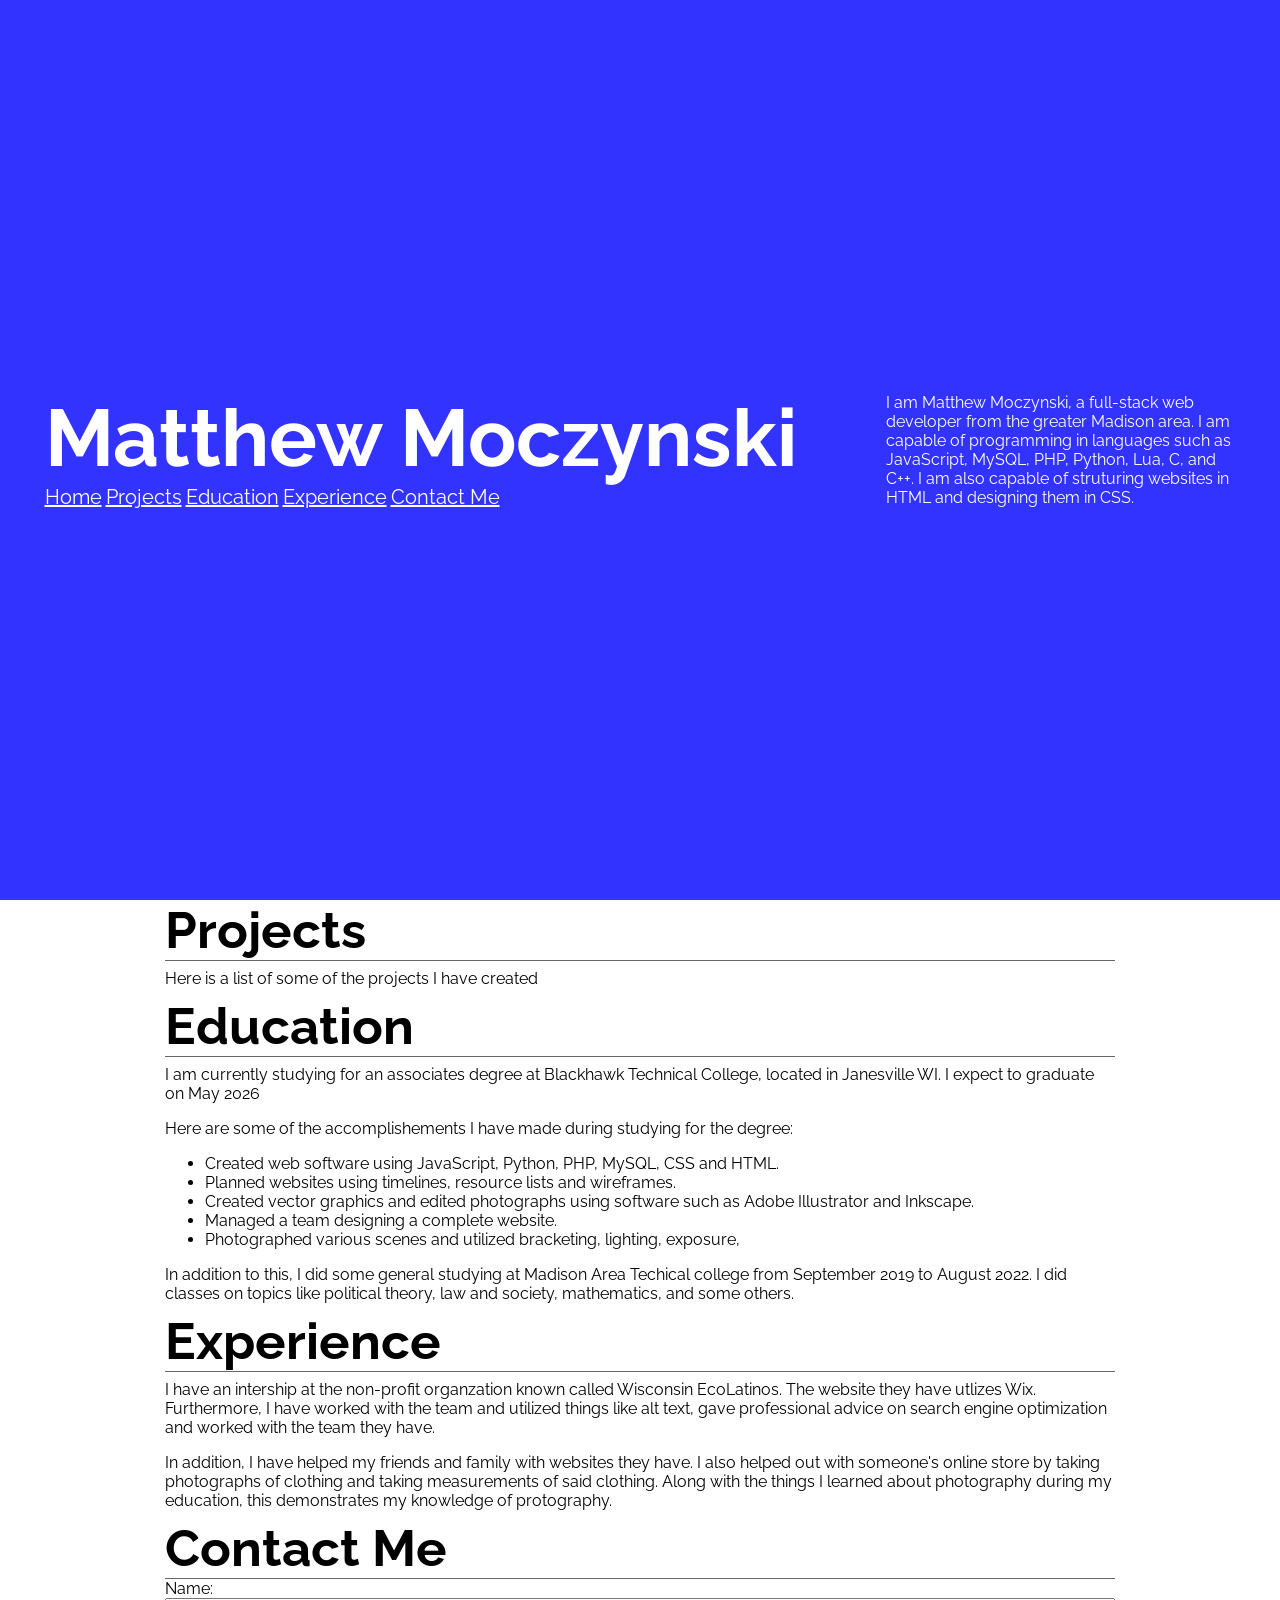
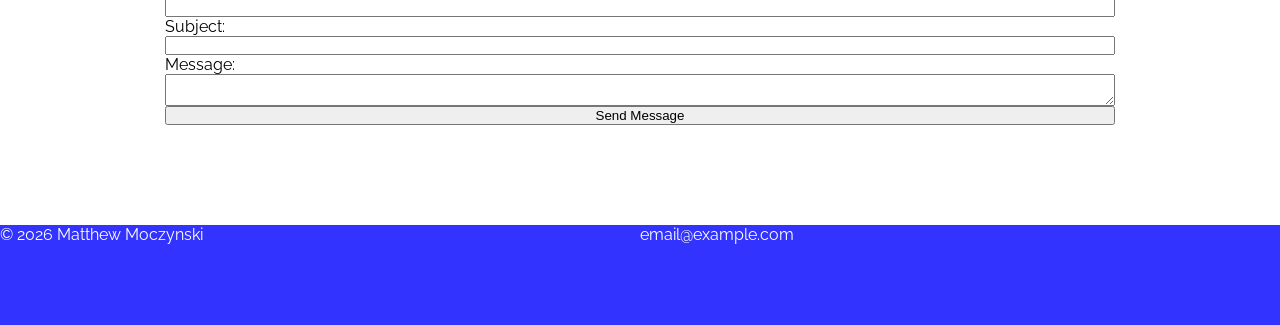
==== index.html @ dc6539aa "Adding content" ====
<!DOCTYPE html>
<html lang="en">
<head>
    <meta charset="UTF-8">
    <meta name="viewport" content="width=device-width, initial-scale=1.0">
    <title>Home | Matthew Moczynski</title>
    <link rel="preconnect" href="https://fonts.googleapis.com">
    <link rel="preconnect" href="https://fonts.gstatic.com" crossorigin>
    <link href="https://fonts.googleapis.com/css2?family=Raleway:ital,wght@0,100..900;1,100..900&display=swap" rel="stylesheet">
    <link href="style.css" rel="stylesheet">
</head>
<body>

    <header>
        <nav>
            <a href="#intro">Home</a>
            <a href="#projects">Projects</a>
            <a href="#education">Education</a>
            <a href="#experience">Experience</a>
            <a href="#contact-me">Contact Me</a>
        </nav>
    </header>
    <main>

        <section id="intro" class="fullwidth">
            <div>
                <h1>Matthew Moczynski</h1>
                <div>
                    <a href="#intro">Home</a>
                    <a href="#projects">Projects</a>
                    <a href="#education">Education</a>
                    <a href="#experience">Experience</a>
                    <a href="#contact-me">Contact Me</a>
                </div>
            </div>
            <p class="intro-paragraph">I am Matthew Moczynski, a full-stack web developer from the greater Madison area. I am capable of programming in languages such as JavaScript, MySQL, PHP, Python, Lua, C, and C++. I am also capable of struturing websites in HTML and designing them in CSS.</p>
        </section>

        <section id="projects">
            <div>
                <h2>Projects</h2>
                <p>Here is a list of some of the projects I have created</p>
            </div>
        </section>

        <section id="education">
            <h2>Education</h2>
                <p>I am currently studying for an associates degree at Blackhawk Technical College, located in Janesville WI. I expect to graduate on May 2026</p>
                <p>Here are some of the accomplishements I have made during studying for the degree:</p>
                <ul>
                    <li>Created web software using JavaScript, Python, PHP, MySQL, CSS and HTML.</li>
                    <li>Planned websites using timelines, resource lists and wireframes.</li>
                    <li>Created vector graphics and edited photographs using software such as Adobe Illustrator and Inkscape.</li>
                    <li>Managed a team designing a complete website.</li>
                    <li>Photographed various scenes and utilized bracketing, lighting, exposure, </li>
                </ul>
                <p>In addition to this, I did some general studying at Madison Area Techical college from September 2019 to August 2022. I did classes on topics like political theory, law and society, mathematics, and some others.</p>
        </section>

        <section id="experience">
            <h2>Experience</h2>
            <p>I have an intership at the non-profit organzation known called Wisconsin EcoLatinos. The website they have utlizes Wix. Furthermore, I have worked with the team and utilized things like alt text, gave professional advice on search engine optimization and worked with the team they have.</p>
            <p>In addition, I have helped my friends and family with websites they have. I also helped out with someone's online store by taking photographs of clothing and taking measurements of said clothing. Along with the things I learned about photography during my education, this demonstrates my knowledge of protography.</p>
        </section>

        <section id="contact-me">
            <h2>Contact Me</h2>
            <form class="contact-form" method="post" action="https://formspree.io/f/mqaewkar">
                <label for="name">Name:</label>
                <input type="text" id="name" name="name">
                <label for="subject">Subject:</label>
                <input type="text" id="subject" name="subject">
                <label for="content">Message: </label>
                <textarea id="content" name="content"></textarea>
                <input type="submit" value="Send Message" id="submit-button">
            </form>
        </section>

    </main>
    <footer>
        <section class="info">
            <span>&copy; 2026 Matthew Moczynski</span>
        </section>
        <section class="contacts">
            <span>email@example.com</span>
            <div class="social-media"></div>
        </section>
    </footer>

</body>
</html>
---- style.css ----
* {
    box-sizing: border-box;
    padding: 0;
    margin: 0;
}

html, body {
    display: flex;
    flex-direction: column;
    padding: 0;
    margin: 0;
    font-family: "Raleway", sans-serif;
    font-size: 16px;
}

header {
    display: flex;
}

span.logo-text {
    flex-grow: 1;
}

nav {
    flex-grow: 0;
}

main {
    flex-grow: 1;
    display: flex;
    flex-direction: column;
    align-items: center;
}

footer {
    display: flex;
    height: 100px;
    background: #3333ff;
    color: white;
}

footer > section {width: 50%;}

main > section {
    /* height: 100vh; */
    display: flex;
    /* border-bottom: 36px solid #222; */
    flex-direction: column;
}

main > section:not(.fullwidth) {
    width: 950px;
}

h1 {
    font-size: 5em;
    display: inline-block;
    padding: 0;
}

h2 {
    /* background: #333; */
    font-size: 3.2em;
    /* text-align: center; */
    width: 100%;
    /* display: flex; */
    /* justify-content: center; */
    /* align-items: center; */
    border-bottom: 1px solid #666;
}

h3 {
    font-size: 2em;
}

h4 {
    font-size: 1.8em;
}

#intro {
    align-items: center;
    display: flex;
    justify-content: space-around;
    flex-direction: row;
    height: 100vh;
    background: #3333ff;
    color: white;
    width: 100vw;
}

#intro a {
  color: white;
  font-size: 20px;
}

nav {
    width: 100vw;
    background: #111;
    /* display: flex; */
    position: fixed;
    box-shadow: 0 0 30px black;
    display: none;
}

header nav a {
    text-decoration: none;
    color: white;
    padding: 20px;
    display: flex;
}



body {
    background: #fff;
    color: BLACK;
}

ul {
    margin-left: 2.5em;
    margin-top: 0.5em;
    margin-bottom: 0.5em;
}

p {
    margin: 0.5em 0px;
}

.intro-paragraph {
    width: 350px;
}

#contact-me {
    margin-bottom: 100px;
}

#contact-me form{
    display: flex;
    flex-direction: column;
}
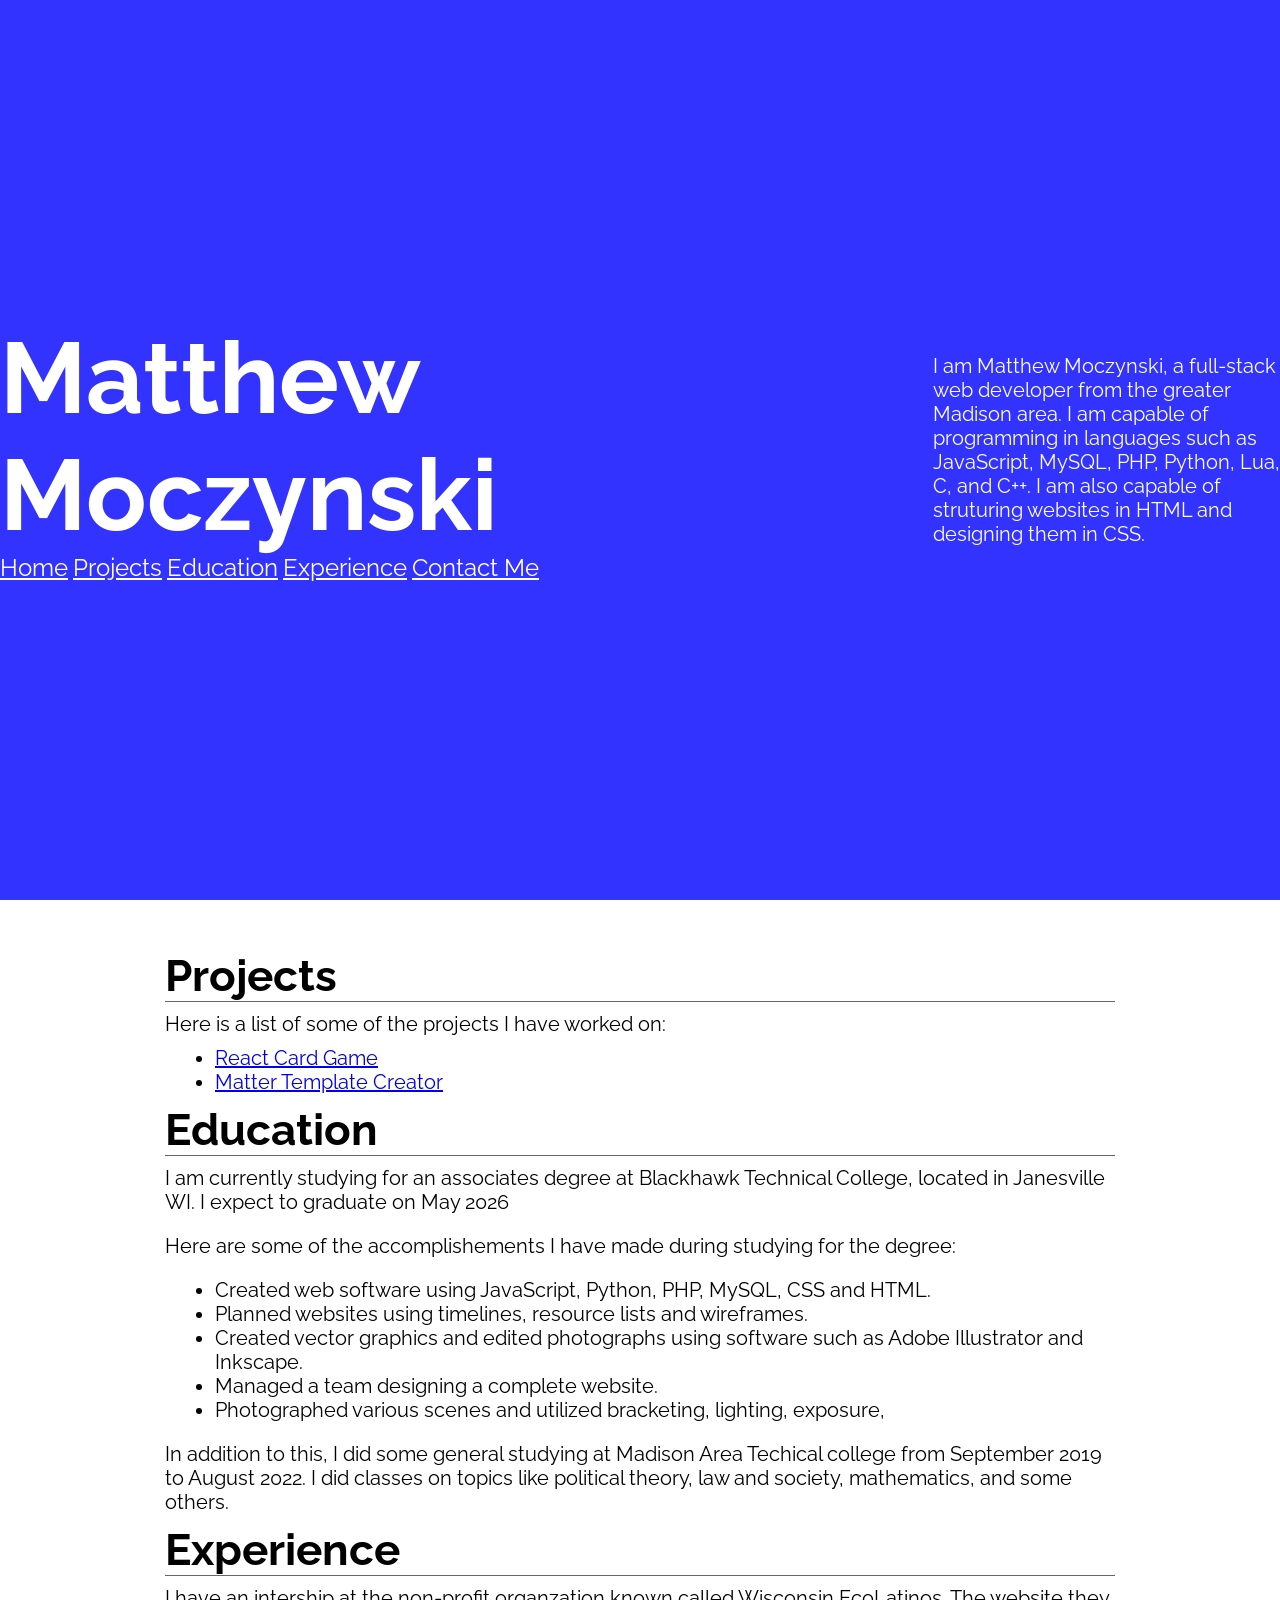
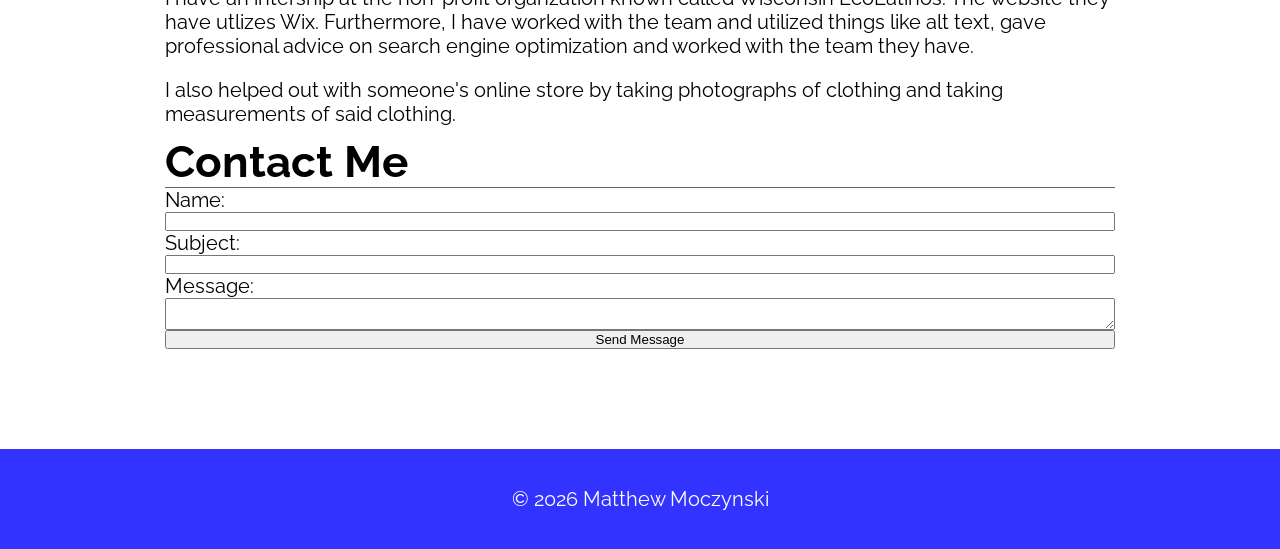
==== commit c3d55422: "Updating files" ====
--- a/index.html
+++ b/index.html
@@ -12,13 +12,13 @@
 <body>
 
     <header>
-        <nav>
+        <!--<nav>
             <a href="#intro">Home</a>
             <a href="#projects">Projects</a>
             <a href="#education">Education</a>
             <a href="#experience">Experience</a>
             <a href="#contact-me">Contact Me</a>
-        </nav>
+        </nav> -->
     </header>
     <main>
 
@@ -39,7 +39,19 @@
         <section id="projects">
             <div>
                 <h2>Projects</h2>
-                <p>Here is a list of some of the projects I have created</p>
+                <p>Here is a list of some of the projects I have worked on:</p>
+                <ul>
+                    <li>
+                        <a href="https://github.com/mmoczynski/react-card-game-2/">
+                            React Card Game
+                        </a>
+                    </li>
+                    <li>
+                        <a href="https://mmoczynski.github.io/matter-template/">
+                            Matter Template Creator
+                        </a>
+                    </li>
+                </ul>
             </div>
         </section>
 
@@ -60,7 +72,7 @@
         <section id="experience">
             <h2>Experience</h2>
             <p>I have an intership at the non-profit organzation known called Wisconsin EcoLatinos. The website they have utlizes Wix. Furthermore, I have worked with the team and utilized things like alt text, gave professional advice on search engine optimization and worked with the team they have.</p>
-            <p>In addition, I have helped my friends and family with websites they have. I also helped out with someone's online store by taking photographs of clothing and taking measurements of said clothing. Along with the things I learned about photography during my education, this demonstrates my knowledge of protography.</p>
+            <p>I also helped out with someone's online store by taking photographs of clothing and taking measurements of said clothing.</p>
         </section>
 
         <section id="contact-me">
@@ -81,10 +93,10 @@
         <section class="info">
             <span>&copy; 2026 Matthew Moczynski</span>
         </section>
-        <section class="contacts">
+        <!--<section class="contacts">
             <span>email@example.com</span>
             <div class="social-media"></div>
-        </section>
+        </section>-->
     </footer>
 
 </body>
--- a/style.css
+++ b/style.css
@@ -10,7 +10,7 @@
     padding: 0;
     margin: 0;
     font-family: "Raleway", sans-serif;
-    font-size: 16px;
+    font-size: 20px;
 }
 
 header {
@@ -39,7 +39,13 @@
     color: white;
 }
 
-footer > section {width: 50%;}
+footer > section {
+    width: 100%;
+    display: flex;
+    align-items: center;
+    justify-content: center;
+    display: flex;
+}
 
 main > section {
     /* height: 100vh; */
@@ -60,7 +66,7 @@
 
 h2 {
     /* background: #333; */
-    font-size: 3.2em;
+    font-size: 2.2em;
     /* text-align: center; */
     width: 100%;
     /* display: flex; */
@@ -85,12 +91,13 @@
     height: 100vh;
     background: #3333ff;
     color: white;
-    width: 100vw;
+    width: 100%;
+    margin-bottom: 50px;
 }
 
 #intro a {
   color: white;
-  font-size: 20px;
+  font-size: 1.2em;
 }
 
 nav {
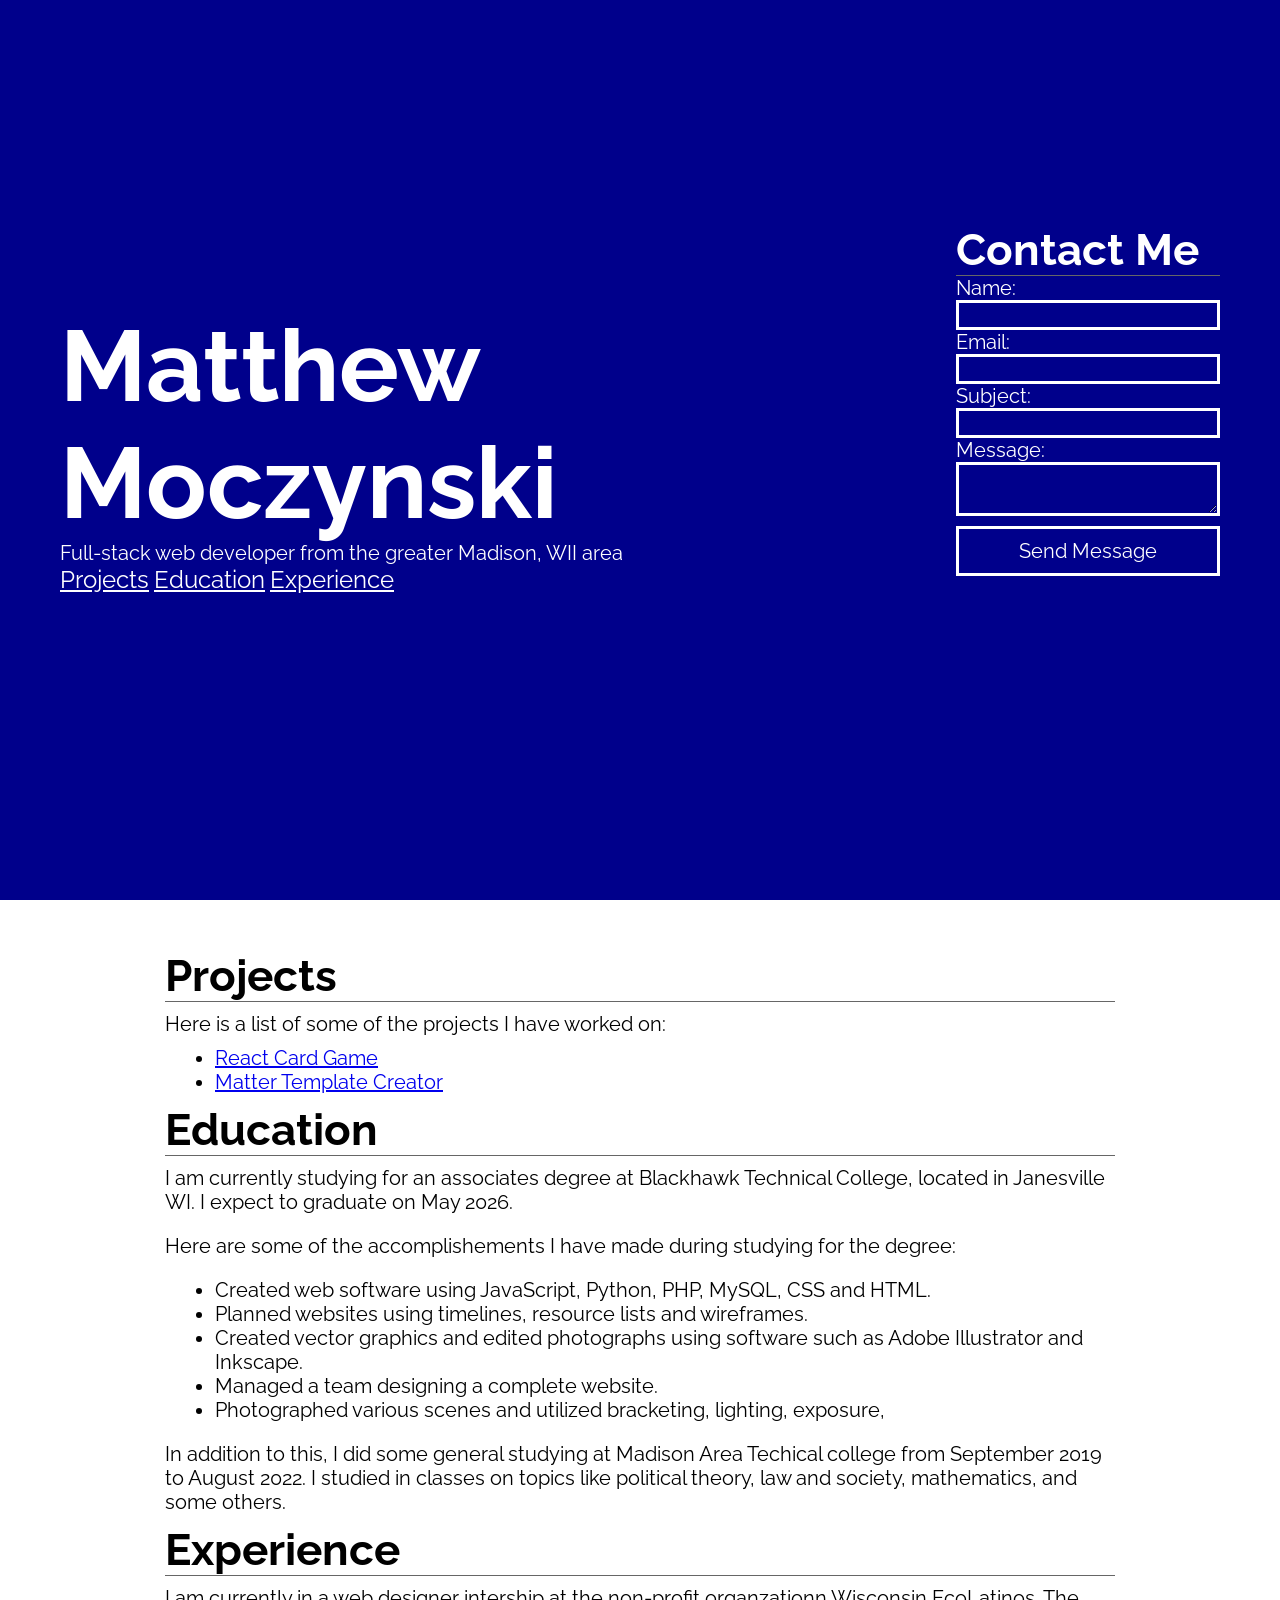
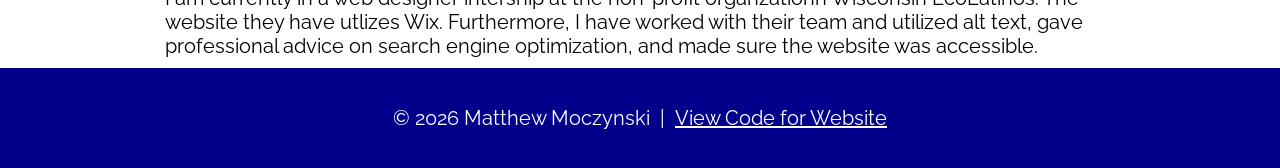
==== commit 3d3712a3: "Changing website" ====
--- a/index.html
+++ b/index.html
@@ -11,43 +11,46 @@
 </head>
 <body>
 
-    <header>
-        <!--<nav>
-            <a href="#intro">Home</a>
-            <a href="#projects">Projects</a>
-            <a href="#education">Education</a>
-            <a href="#experience">Experience</a>
-            <a href="#contact-me">Contact Me</a>
-        </nav> -->
-    </header>
     <main>
 
         <section id="intro" class="fullwidth">
-            <div>
+            <div class="col right">
                 <h1>Matthew Moczynski</h1>
-                <div>
-                    <a href="#intro">Home</a>
+                <div class="tagline">Full-stack web developer from the greater Madison, WII area</div>
+                <button class="mobile-menu-button"></button>
+                <nav>
                     <a href="#projects">Projects</a>
                     <a href="#education">Education</a>
                     <a href="#experience">Experience</a>
-                    <a href="#contact-me">Contact Me</a>
-                </div>
+                </nav>
             </div>
-            <p class="intro-paragraph">I am Matthew Moczynski, a full-stack web developer from the greater Madison area. I am capable of programming in languages such as JavaScript, MySQL, PHP, Python, Lua, C, and C++. I am also capable of struturing websites in HTML and designing them in CSS.</p>
+            <div id="contact-me" class="col left">
+                <h2>Contact Me</h2>
+                <form class="contact-form" method="post" action="https://formspree.io/f/mqaewkar">
+                    <label for="name">Name:</label>
+                    <input type="text" id="name" name="name">
+                    <label for="sender-name">Email:</label>
+                    <input type="email" id="sender-name" name="sender-name">
+                    <label for="subject">Subject:</label>
+                    <input type="text" id="subject" name="subject">
+                    <label for="content">Message: </label>
+                    <textarea id="content" name="content"></textarea>
+                    <input type="submit" value="Send Message" id="submit-button">
+                </form>
+            </div>  
         </section>
-
         <section id="projects">
             <div>
                 <h2>Projects</h2>
                 <p>Here is a list of some of the projects I have worked on:</p>
                 <ul>
                     <li>
-                        <a href="https://github.com/mmoczynski/react-card-game-2/">
+                        <a target="_blank" href="https://github.com/mmoczynski/react-card-game-2/">
                             React Card Game
                         </a>
                     </li>
                     <li>
-                        <a href="https://mmoczynski.github.io/matter-template/">
+                        <a target="_blank" href="https://mmoczynski.github.io/matter-template/">
                             Matter Template Creator
                         </a>
                     </li>
@@ -57,7 +60,10 @@
 
         <section id="education">
             <h2>Education</h2>
-                <p>I am currently studying for an associates degree at Blackhawk Technical College, located in Janesville WI. I expect to graduate on May 2026</p>
+                <p>
+                    I am currently studying for an associates degree at Blackhawk Technical College, located in Janesville WI. 
+                    I expect to graduate on May 2026.
+                </p>
                 <p>Here are some of the accomplishements I have made during studying for the degree:</p>
                 <ul>
                     <li>Created web software using JavaScript, Python, PHP, MySQL, CSS and HTML.</li>
@@ -66,32 +72,28 @@
                     <li>Managed a team designing a complete website.</li>
                     <li>Photographed various scenes and utilized bracketing, lighting, exposure, </li>
                 </ul>
-                <p>In addition to this, I did some general studying at Madison Area Techical college from September 2019 to August 2022. I did classes on topics like political theory, law and society, mathematics, and some others.</p>
+                <p>
+                    In addition to this, I did some general studying at Madison Area Techical college from September 2019 to August 2022. 
+                    I studied in classes on topics like political theory, law and society, mathematics, and some others.
+            </p>
         </section>
 
         <section id="experience">
             <h2>Experience</h2>
-            <p>I have an intership at the non-profit organzation known called Wisconsin EcoLatinos. The website they have utlizes Wix. Furthermore, I have worked with the team and utilized things like alt text, gave professional advice on search engine optimization and worked with the team they have.</p>
-            <p>I also helped out with someone's online store by taking photographs of clothing and taking measurements of said clothing.</p>
-        </section>
-
-        <section id="contact-me">
-            <h2>Contact Me</h2>
-            <form class="contact-form" method="post" action="https://formspree.io/f/mqaewkar">
-                <label for="name">Name:</label>
-                <input type="text" id="name" name="name">
-                <label for="subject">Subject:</label>
-                <input type="text" id="subject" name="subject">
-                <label for="content">Message: </label>
-                <textarea id="content" name="content"></textarea>
-                <input type="submit" value="Send Message" id="submit-button">
-            </form>
+            <p>
+                I am currently in a web designer intership at the non-profit organzationn Wisconsin EcoLatinos. 
+                The website they have utlizes Wix. 
+                Furthermore, I have worked with their team and utilized alt text, gave professional 
+                advice on search engine optimization, and made sure the website was accessible.
+            </p>
         </section>
 
     </main>
     <footer>
         <section class="info">
             <span>&copy; 2026 Matthew Moczynski</span>
+            <span class="seperator-pipe">|</span>
+            <a target="_blank" href="https://github.com/mmoczynski/mmoczynski.github.io">View Code for Website</a>
         </section>
         <!--<section class="contacts">
             <span>email@example.com</span>
--- a/style.css
+++ b/style.css
@@ -13,6 +13,11 @@
     font-size: 20px;
 }
 
+body {
+    background: #fff;
+    color: BLACK;
+}
+
 header {
     display: flex;
 }
@@ -21,9 +26,9 @@
     flex-grow: 1;
 }
 
-nav {
+/***nav {
     flex-grow: 0;
-}
+}***/
 
 main {
     flex-grow: 1;
@@ -32,6 +37,8 @@
     align-items: center;
 }
 
+/*** Footer ***/
+
 footer {
     display: flex;
     height: 100px;
@@ -39,12 +46,21 @@
     color: white;
 }
 
+footer a {
+    color: white;
+}
+
+.seperator-pipe {
+    margin: 0 10px;
+}
+
 footer > section {
     width: 100%;
     display: flex;
     align-items: center;
     justify-content: center;
     display: flex;
+    background: darkblue;
 }
 
 main > section {
@@ -57,11 +73,14 @@
 main > section:not(.fullwidth) {
     width: 950px;
 }
+
+/*** Headers ***/
 
 h1 {
     font-size: 5em;
     display: inline-block;
     padding: 0;
+    width: 100%;
 }
 
 h2 {
@@ -89,7 +108,7 @@
     justify-content: space-around;
     flex-direction: row;
     height: 100vh;
-    background: #3333ff;
+    background: darkblue;
     color: white;
     width: 100%;
     margin-bottom: 50px;
@@ -100,10 +119,18 @@
   font-size: 1.2em;
 }
 
-nav {
+#intro .tagline {
+    width: 100%;
+}
+
+.mobile-menu-button {
+    display: none;
+}
+
+/***nav {
     width: 100vw;
     background: #111;
-    /* display: flex; */
+    display: flex; 
     position: fixed;
     box-shadow: 0 0 30px black;
     display: none;
@@ -114,14 +141,9 @@
     color: white;
     padding: 20px;
     display: flex;
-}
-
-
-
-body {
-    background: #fff;
-    color: BLACK;
-}
+} ***/
+
+
 
 ul {
     margin-left: 2.5em;
@@ -133,9 +155,7 @@
     margin: 0.5em 0px;
 }
 
-.intro-paragraph {
-    width: 350px;
-}
+/*** Submit Form ***/
 
 #contact-me {
     margin-bottom: 100px;
@@ -144,4 +164,99 @@
 #contact-me form{
     display: flex;
     flex-direction: column;
+    width: 100%;
+}
+
+#contact-me form input, #contact-me form textarea {
+    background: darkblue;
+    border: 3px solid white;
+    color: white;
+    font-size: inherit;
+    font-family: inherit;
+}
+
+#submit-button {
+    font-family: inherit;
+    background: darkblue;
+    color: white;
+    font-size: 1em;
+    padding: 10px;
+    margin-top: 10px;
+    border: 3px solid white;
+}
+
+/*** Intro Columns ***/
+
+.col {
+    display: flex;
+    flex-direction: column;
+    align-items: center;
+    justify-content: center;
+    padding: 3em;
+}
+
+.col.right {
+    width: 70%;
+    height: 100%;
+}
+
+.col.right nav {
+    width: 100%;
+}
+
+.col.left {
+    width: 30%;
+    height: 100%;
+}
+
+@media only screen and (max-width: 1024px) {
+    
+    main {
+        align-items: start;
+    }
+
+    #intro {
+        flex-direction: column;
+    }
+
+    main > section:not(.fullwidth) {
+        width: 100vw;
+        padding: 10px;
+    }
+
+    .col.right, .col.left {
+        width: 50%;
+        padding: 1px;
+        height: 50%;
+    }
+
+    h1 {
+        font-size: 3em;
+    }
+}
+
+@media only screen and (max-width: 768px) {
+    
+    .col.right {
+        width: 100%;
+        height: unset;
+        border-bottom: 3px solid white;
+        flex-direction: row;
+        flex-wrap: wrap;
+        padding-bottom: 10px;
+    }
+
+    .col, .col.left {
+        padding: 0;
+    }
+
+    h1 {
+        font-size: 2.3em;
+        width: 100%;
+    }
+
+    .col.right nav {
+        display: none;
+    }
+
 }
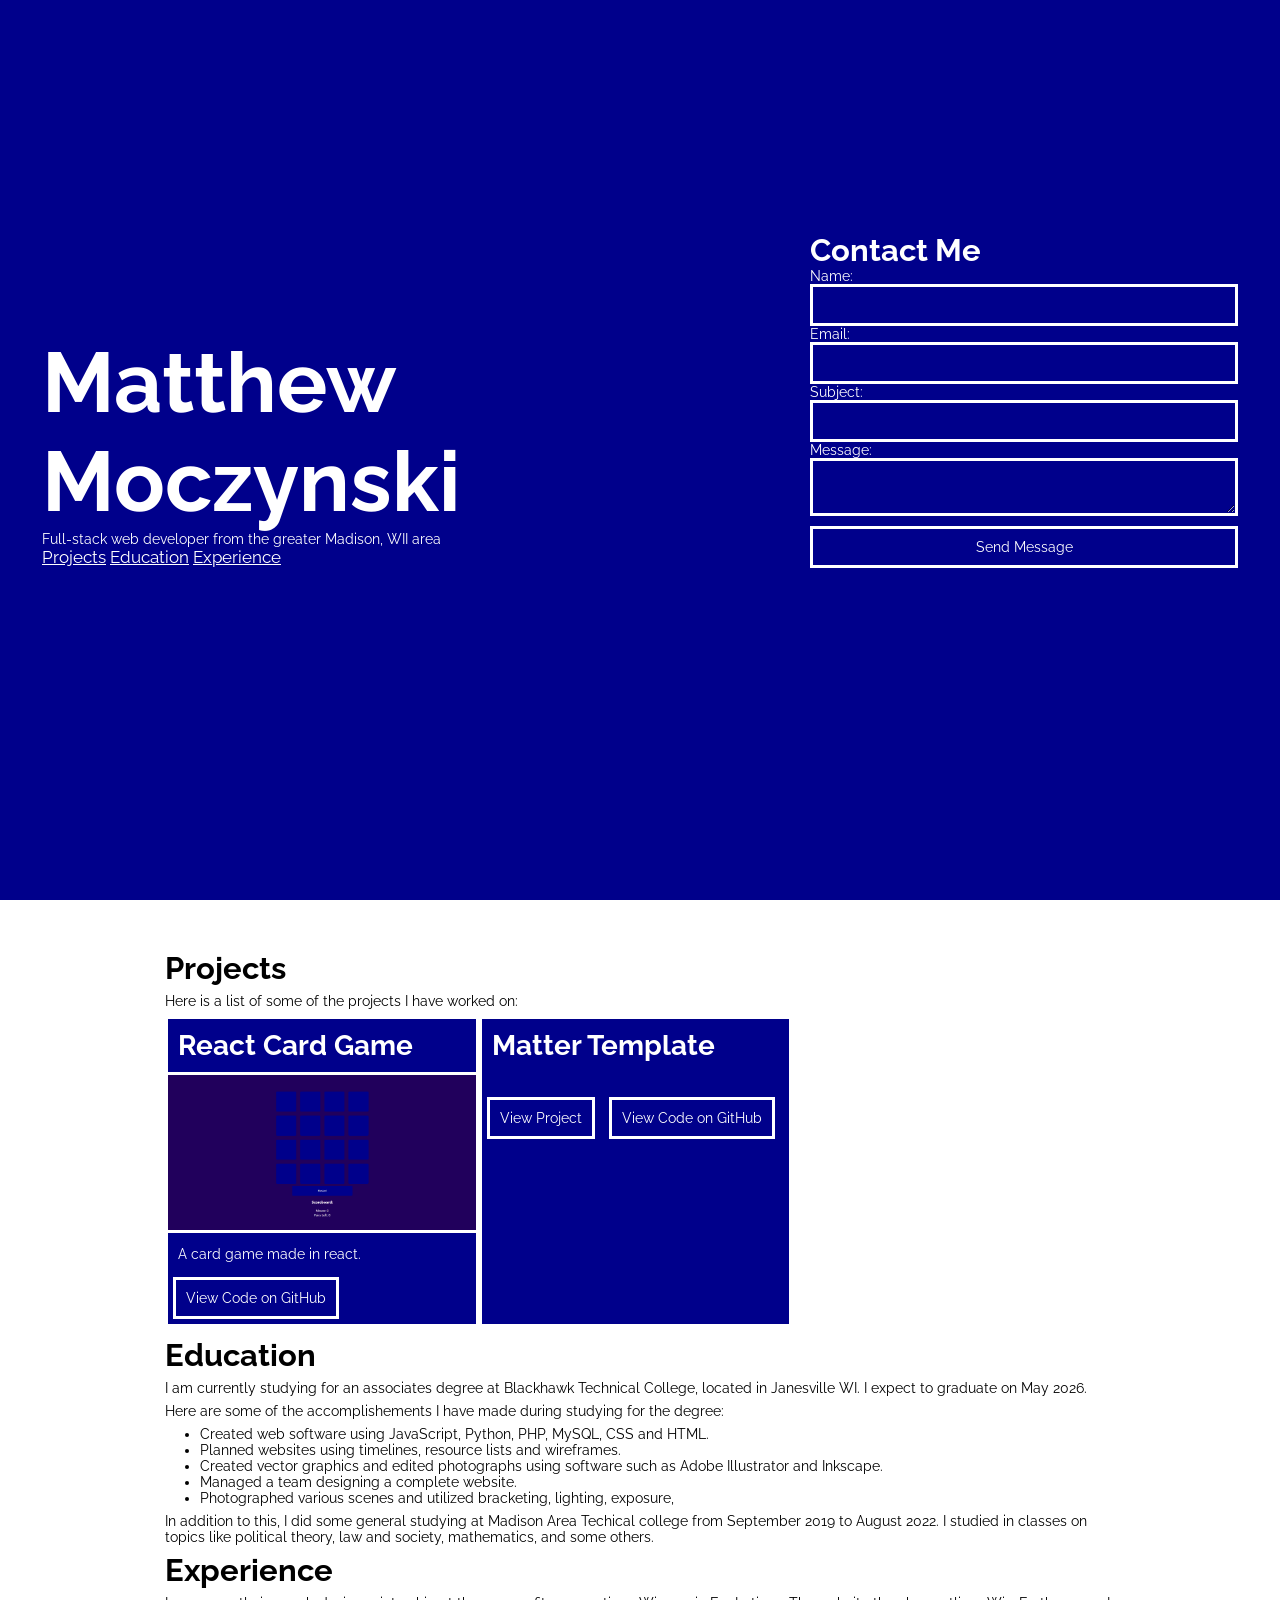
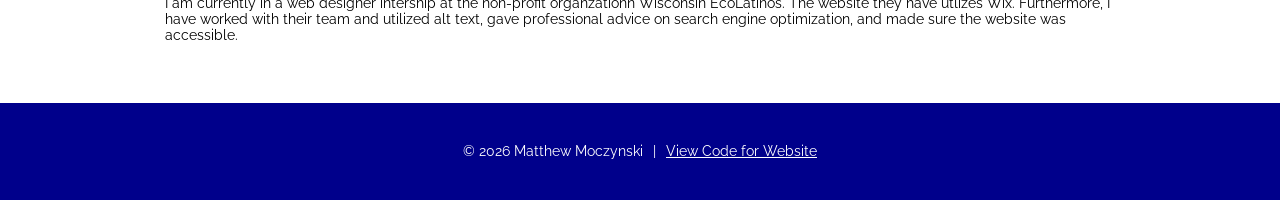
==== commit b8863d5e: "Adding items to portfolio and also making modifications to portfolio site" ====
--- a/index.html
+++ b/index.html
@@ -39,54 +39,80 @@
                 </form>
             </div>  
         </section>
-        <section id="projects">
-            <div>
+        <div class="section-wrapper">
+            <section id="projects">
+
                 <h2>Projects</h2>
                 <p>Here is a list of some of the projects I have worked on:</p>
-                <ul>
-                    <li>
-                        <a target="_blank" href="https://github.com/mmoczynski/react-card-game-2/">
-                            React Card Game
-                        </a>
-                    </li>
-                    <li>
-                        <a target="_blank" href="https://mmoczynski.github.io/matter-template/">
-                            Matter Template Creator
-                        </a>
-                    </li>
-                </ul>
-            </div>
-        </section>
 
-        <section id="education">
-            <h2>Education</h2>
+                <div class="project-list">
+                    <div class="project-card">
+                        <h3>React Card Game</h3>
+                        <img src="images/react-card-game-preview.png" alt="React Card Game">
+                        <div class="description">
+                            A card game made in react.
+                        </div>
+                        <div class="buttons">
+                            <a target="_blank" href="https://github.com/mmoczynski/react-card-game-2/">
+                                View Code on GitHub
+                            </a>
+                        </div>
+                    </div>
+                    <div class="project-card">
+                        <h3>Matter Template</h3>
+                        <div class="description"></div>
+                        <div class="buttons">
+                            <a target="_blank" href="https://mmoczynski.github.io/matter-template/">
+                                View Project
+                            </a>
+                            <a target="_blank" href="https://github.com/mmoczynski/matter-template">
+                                View Code on GitHub
+                            </a>
+                        </div>
+                    </div>
+                </div>
+
+                <div>
+
+                </div>
+
+
+            </section>
+        </div>
+
+        <div class="section-wrapper">
+            <section id="education">
+                <h2>Education</h2>
+                    <p>
+                        I am currently studying for an associates degree at Blackhawk Technical College, located in Janesville WI. 
+                        I expect to graduate on May 2026.
+                    </p>
+                    <p>Here are some of the accomplishements I have made during studying for the degree:</p>
+                    <ul>
+                        <li>Created web software using JavaScript, Python, PHP, MySQL, CSS and HTML.</li>
+                        <li>Planned websites using timelines, resource lists and wireframes.</li>
+                        <li>Created vector graphics and edited photographs using software such as Adobe Illustrator and Inkscape.</li>
+                        <li>Managed a team designing a complete website.</li>
+                        <li>Photographed various scenes and utilized bracketing, lighting, exposure, </li>
+                    </ul>
+                    <p>
+                        In addition to this, I did some general studying at Madison Area Techical college from September 2019 to August 2022. 
+                        I studied in classes on topics like political theory, law and society, mathematics, and some others.
+                </p>
+            </section>
+        </div>
+
+        <div class="section-wrapper">
+            <section id="experience">
+                <h2>Experience</h2>
                 <p>
-                    I am currently studying for an associates degree at Blackhawk Technical College, located in Janesville WI. 
-                    I expect to graduate on May 2026.
+                    I am currently in a web designer intership at the non-profit organzationn Wisconsin EcoLatinos. 
+                    The website they have utlizes Wix. 
+                    Furthermore, I have worked with their team and utilized alt text, gave professional 
+                    advice on search engine optimization, and made sure the website was accessible.
                 </p>
-                <p>Here are some of the accomplishements I have made during studying for the degree:</p>
-                <ul>
-                    <li>Created web software using JavaScript, Python, PHP, MySQL, CSS and HTML.</li>
-                    <li>Planned websites using timelines, resource lists and wireframes.</li>
-                    <li>Created vector graphics and edited photographs using software such as Adobe Illustrator and Inkscape.</li>
-                    <li>Managed a team designing a complete website.</li>
-                    <li>Photographed various scenes and utilized bracketing, lighting, exposure, </li>
-                </ul>
-                <p>
-                    In addition to this, I did some general studying at Madison Area Techical college from September 2019 to August 2022. 
-                    I studied in classes on topics like political theory, law and society, mathematics, and some others.
-            </p>
-        </section>
-
-        <section id="experience">
-            <h2>Experience</h2>
-            <p>
-                I am currently in a web designer intership at the non-profit organzationn Wisconsin EcoLatinos. 
-                The website they have utlizes Wix. 
-                Furthermore, I have worked with their team and utilized alt text, gave professional 
-                advice on search engine optimization, and made sure the website was accessible.
-            </p>
-        </section>
+            </section>
+        </div>
 
     </main>
     <footer>
--- a/style.css
+++ b/style.css
@@ -10,12 +10,12 @@
     padding: 0;
     margin: 0;
     font-family: "Raleway", sans-serif;
-    font-size: 20px;
+    font-size: 14px;
 }
 
 body {
-    background: #fff;
-    color: BLACK;
+    background: white;
+    color: black;
 }
 
 header {
@@ -31,10 +31,8 @@
 }***/
 
 main {
-    flex-grow: 1;
-    display: flex;
-    flex-direction: column;
-    align-items: center;
+    display: flex;
+    flex-direction: column;
 }
 
 /*** Footer ***/
@@ -44,6 +42,8 @@
     height: 100px;
     background: #3333ff;
     color: white;
+    border-top: 3px solid white;
+    margin-top: 50px;
 }
 
 footer a {
@@ -70,14 +70,21 @@
     flex-direction: column;
 }
 
-main > section:not(.fullwidth) {
+.section-wrapper {
+    width: 100%;
+    display: flex;
+    flex-direction: column;
+    align-items: center;
+}
+
+.section-wrapper section {
     width: 950px;
 }
 
 /*** Headers ***/
 
 h1 {
-    font-size: 5em;
+    font-size: 6em;
     display: inline-block;
     padding: 0;
     width: 100%;
@@ -91,7 +98,39 @@
     /* display: flex; */
     /* justify-content: center; */
     /* align-items: center; */
-    border-bottom: 1px solid #666;
+    /* border-bottom: 1px solid #666; */
+}
+
+@keyframes leftColAnm {
+    from {
+        opacity: 0;
+    }
+
+    to {
+        opacity: 1;
+    }
+}
+
+@keyframes contactMenuTransform {
+    from {
+        position: relative;
+        left: 100vw;
+    }
+
+    to {
+        position: relative;
+        left: 0;
+    }
+}
+
+@keyframes projectCardAnimation {
+    from {
+        opacity: 0;
+    }
+
+    to {
+        opacity: 1;
+    }
 }
 
 h3 {
@@ -112,6 +151,7 @@
     color: white;
     width: 100%;
     margin-bottom: 50px;
+    /* border-bottom: 3px solid white; */
 }
 
 #intro a {
@@ -173,6 +213,7 @@
     color: white;
     font-size: inherit;
     font-family: inherit;
+    padding: 10px;
 }
 
 #submit-button {
@@ -196,8 +237,10 @@
 }
 
 .col.right {
-    width: 70%;
+    width: 60%;
     height: 100%;
+    animation: leftColAnm;
+    animation-duration: 0.5s;
 }
 
 .col.right nav {
@@ -205,8 +248,56 @@
 }
 
 .col.left {
-    width: 30%;
+    width: 40%;
     height: 100%;
+    animation: contactMenuTransform;
+    animation-duration: 1s;
+}
+
+/*** Project cards ***/
+
+.project-list {
+    display: flex;
+}
+
+.project-card {
+    border: 3px solid white;
+    margin-bottom: 10px;
+    /* padding: 10px; */
+    animation: projectCardAnimation;
+    animation-timeline: view(block 90% 0%);
+    background: darkblue;
+    color: white;
+    width: 33%;
+}
+
+.project-card .buttons a {
+    background: darkblue;
+    color: white;
+    padding: 10px;
+    display: inline-block;
+    text-decoration: none;
+    margin: 5px;
+    border: 3px solid white;
+}
+
+.project-card .buttons {
+}
+
+.project-card h3 {
+    background: darkblue;
+    color: white;
+    padding: 10px;
+}
+
+.project-card .description {
+    padding: 10px;
+}
+
+.project-card img {
+    width: 100%;
+    border-top: 3px solid white;
+    border-bottom: 3px solid white;
 }
 
 @media only screen and (max-width: 1024px) {
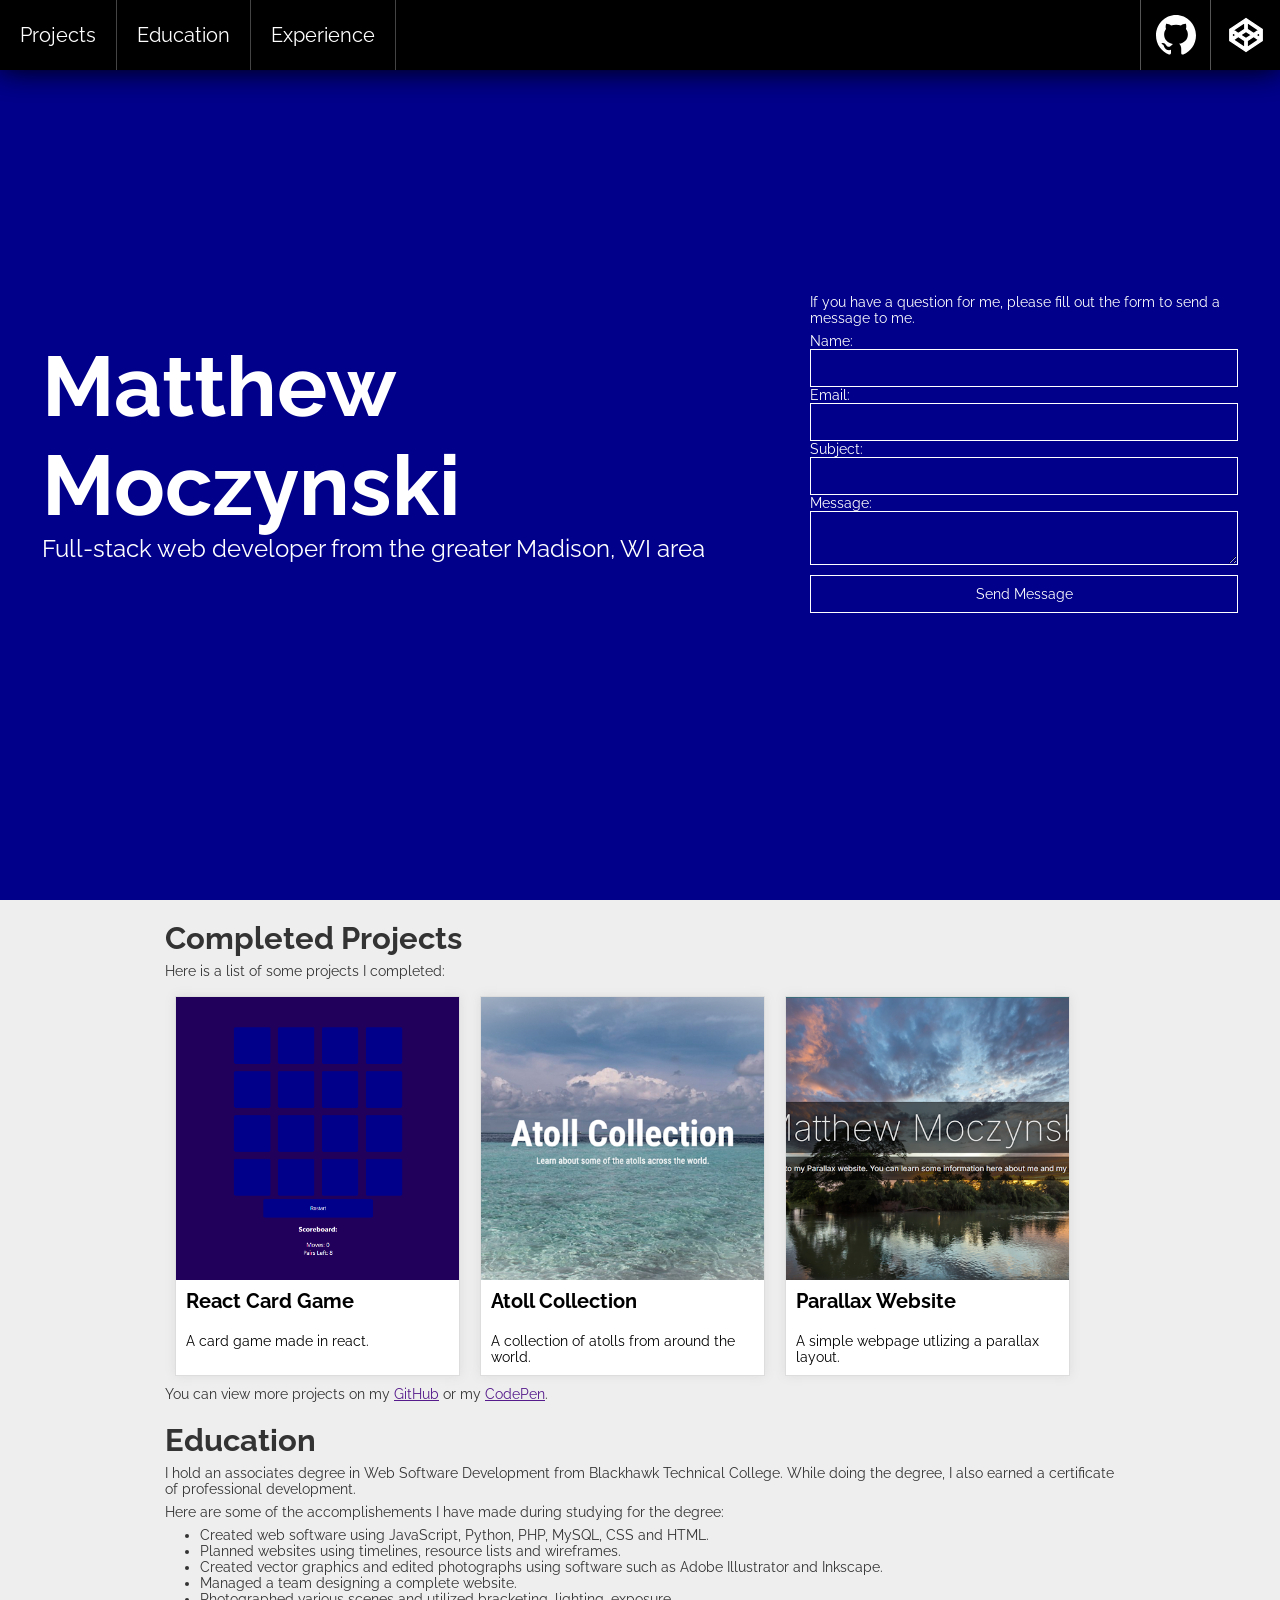
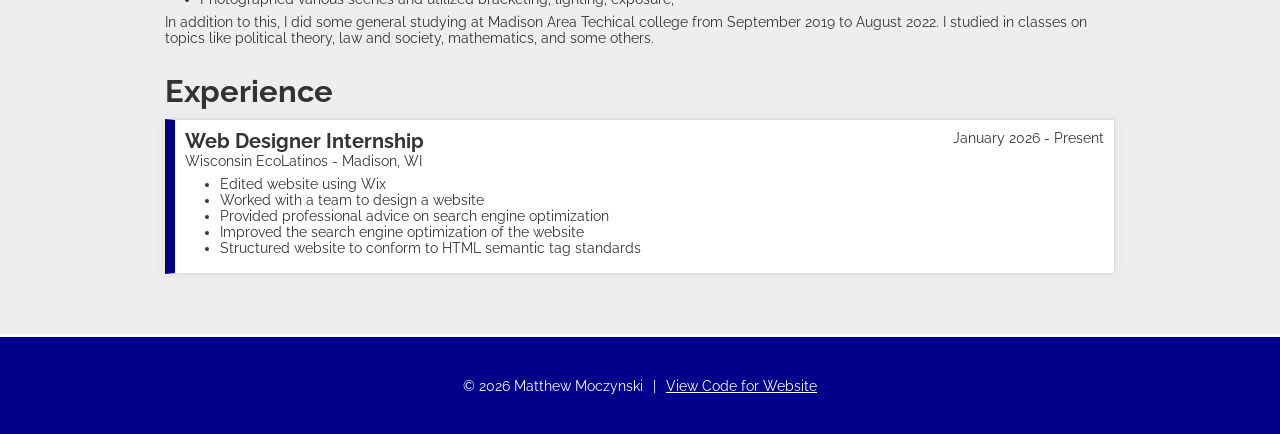
==== commit 3d386f01: "Updating info" ====
--- a/index.html
+++ b/index.html
@@ -8,25 +8,47 @@
     <link rel="preconnect" href="https://fonts.gstatic.com" crossorigin>
     <link href="https://fonts.googleapis.com/css2?family=Raleway:ital,wght@0,100..900;1,100..900&display=swap" rel="stylesheet">
     <link href="style.css" rel="stylesheet">
+    <script src="script.js" defer></script>
 </head>
 <body>
-
-    <main>
+      <header>
+        <div id="mobile-nav" class="header-items mobile-hidden">
+            <nav class="links">
+                <a href="#projects">Projects</a>
+                <a href="#education">Education</a>
+                <a href="#experience">Experience</a>
+            </nav>
+            <div class="social-media-links">
+                <a href="https://github.com/mmoczynski" title="GitHub">
+                    <!-- Source: https://brand.github.com/foundations/logo -->
+                    <img src="images/GitHub_Invertocat_White.svg">
+                </a>
+                <a href="https://codepen.io/mmoczynski" title="Codepen">
+                    <!-- Source: https://www.svgrepo.com/svg/313739/codepen -->
+                    <img src="images/codepen-svgrepo-com.svg">
+                </a>
+            </div>
+        </div>
+        <button class="mobile-menu-button">
+            <img src="images/Hamburger_icon.svg" title="See Navigation Menu">
+        </button>
+      </header>
+      <main>
 
         <section id="intro" class="fullwidth">
             <div class="col right">
                 <h1>Matthew Moczynski</h1>
-                <div class="tagline">Full-stack web developer from the greater Madison, WII area</div>
-                <button class="mobile-menu-button"></button>
-                <nav>
-                    <a href="#projects">Projects</a>
-                    <a href="#education">Education</a>
-                    <a href="#experience">Experience</a>
-                </nav>
+                <div class="tagline">Full-stack web developer from the greater Madison, WI area</div>
+                <button class="show-contact-menu">Show Contact Menu</button>
             </div>
-            <div id="contact-me" class="col left">
-                <h2>Contact Me</h2>
+            <div id="contact-me" class="col left mobile-hidden">
+                <div class="mobile-form-top">
+                    <!-- Source: https://www.svgrepo.com/svg/380138/x-close-delete -->
+                    <img src="images/x-close-delete-svgrepo-com.svg">
+                </div>
                 <form class="contact-form" method="post" action="https://formspree.io/f/mqaewkar">
+                    <!--<h2>Contact Me</h2>-->
+                    <p>If you have a question for me, please fill out the form to send a message to me.</p>
                     <label for="name">Name:</label>
                     <input type="text" id="name" name="name">
                     <label for="sender-name">Email:</label>
@@ -42,38 +64,38 @@
         <div class="section-wrapper">
             <section id="projects">
 
-                <h2>Projects</h2>
-                <p>Here is a list of some of the projects I have worked on:</p>
+                <h2>Completed Projects</h2>
+                <p>Here is a list of some projects I completed:</p>
 
                 <div class="project-list">
-                    <div class="project-card">
+
+                    <a class="project-card" href="https://github.com/mmoczynski/react-card-game-2/" target="_blank">
+                        <img src="images/react-card-game-preview.png" alt="React Card Game">
                         <h3>React Card Game</h3>
-                        <img src="images/react-card-game-preview.png" alt="React Card Game">
                         <div class="description">
                             A card game made in react.
                         </div>
-                        <div class="buttons">
-                            <a target="_blank" href="https://github.com/mmoczynski/react-card-game-2/">
-                                View Code on GitHub
-                            </a>
+                    </a>
+
+                    <a class="project-card" href="https://mmoczynski.github.io/btc-frontend-projects/atoll-collection/index.html" target="_blank">
+                        <img src="images/atoll-collection-thumbnail.png" alt="Atoll Collection">
+                        <h3>Atoll Collection</h3>
+                        <div class="description">
+                            A collection of atolls from around the world.
                         </div>
-                    </div>
-                    <div class="project-card">
-                        <h3>Matter Template</h3>
-                        <div class="description"></div>
-                        <div class="buttons">
-                            <a target="_blank" href="https://mmoczynski.github.io/matter-template/">
-                                View Project
-                            </a>
-                            <a target="_blank" href="https://github.com/mmoczynski/matter-template">
-                                View Code on GitHub
-                            </a>
+                    </a>
+
+                    <a class="project-card" href="https://mmoczynski.github.io/btc-frontend-projects/parallax-site/index.html" target="_blank">
+                        <img src="images/parallax-website-thumbnail.png">
+                        <h3>Parallax Website</h3>
+                        <div class="description">
+                            A simple webpage utlizing a parallax layout.
                         </div>
-                    </div>
+                    </a>
                 </div>
 
                 <div>
-
+                    You can view more projects on my <a href="">GitHub</a> or my <a href="">CodePen</a>.
                 </div>
 
 
@@ -84,8 +106,8 @@
             <section id="education">
                 <h2>Education</h2>
                     <p>
-                        I am currently studying for an associates degree at Blackhawk Technical College, located in Janesville WI. 
-                        I expect to graduate on May 2026.
+                        I hold an associates degree in Web Software Development from Blackhawk Technical College. 
+                        While doing the degree, I also earned a certificate of professional development.
                     </p>
                     <p>Here are some of the accomplishements I have made during studying for the degree:</p>
                     <ul>
@@ -105,12 +127,30 @@
         <div class="section-wrapper">
             <section id="experience">
                 <h2>Experience</h2>
-                <p>
-                    I am currently in a web designer intership at the non-profit organzationn Wisconsin EcoLatinos. 
-                    The website they have utlizes Wix. 
-                    Furthermore, I have worked with their team and utilized alt text, gave professional 
-                    advice on search engine optimization, and made sure the website was accessible.
-                </p>
+                <div class="resume-card">
+                    <div class="card-top">
+                        <h3>Web Designer Internship</h3>
+                        <span class="daterange">
+                            <time>January 2026</time>
+                            <span class="seperator">-</span>
+                            <time>Present</time>
+                        </span>
+                        <div class="employer">
+                            <span class="name">Wisconsin EcoLatinos</span>
+                            <span class="seperator">-</span>
+                            <span class="location">Madison, WI</span>
+                        </div>
+                    </div>
+                    <div class="desc">
+                        <ul>
+                            <li>Edited website using Wix</li>
+                            <li>Worked with a team to design a website</li>
+                            <li>Provided professional advice on search engine optimization</li>
+                            <li>Improved the search engine optimization of the website</li>
+                            <li>Structured website to conform to HTML semantic tag standards</li>
+                        </ul>
+                    </div>
+                </div>
             </section>
         </div>
 
--- a/style.css
+++ b/style.css
@@ -1,3 +1,9 @@
+:root {
+    --color2: darkblue;
+    --font-color-2: white;
+    --navigation-height: 70px;
+}
+
 * {
     box-sizing: border-box;
     padding: 0;
@@ -14,8 +20,9 @@
 }
 
 body {
-    background: white;
-    color: black;
+    background: #eee;
+    color: #333;
+    overflow-x: hidden;
 }
 
 header {
@@ -26,13 +33,14 @@
     flex-grow: 1;
 }
 
-/***nav {
+nav {
     flex-grow: 0;
-}***/
+}
 
 main {
     display: flex;
     flex-direction: column;
+    /* margin-top: var(--navigation-height); */
 }
 
 /*** Footer ***/
@@ -40,8 +48,8 @@
 footer {
     display: flex;
     height: 100px;
-    background: #3333ff;
-    color: white;
+    background: var(--color2);
+    color: var(--font-color-2);
     border-top: 3px solid white;
     margin-top: 50px;
 }
@@ -60,7 +68,7 @@
     align-items: center;
     justify-content: center;
     display: flex;
-    background: darkblue;
+    background: var(--color2);
 }
 
 main > section {
@@ -75,6 +83,7 @@
     display: flex;
     flex-direction: column;
     align-items: center;
+    margin-top: 20px;
 }
 
 .section-wrapper section {
@@ -101,6 +110,14 @@
     /* border-bottom: 1px solid #666; */
 }
 
+h3 {
+    font-size: 1.4em;
+}
+
+h4 {
+    font-size: 1.8em;
+}
+
 @keyframes leftColAnm {
     from {
         opacity: 0;
@@ -133,47 +150,61 @@
     }
 }
 
-h3 {
-    font-size: 2em;
-}
-
-h4 {
-    font-size: 1.8em;
-}
-
 #intro {
     align-items: center;
     display: flex;
     justify-content: space-around;
     flex-direction: row;
-    height: 100vh;
-    background: darkblue;
-    color: white;
-    width: 100%;
-    margin-bottom: 50px;
+    min-height: 100vh;
+    background: var(--color2);
+    
+    /*background-image: url(images/btc-photography/sunburst.jpg);
+    background-repeat: no-repeat;
+    background-size: cover;*/
+
+    color: var(--font-color-2);
+    width: 100%;
+    /* margin-bottom: 50px; */
     /* border-bottom: 3px solid white; */
+    /* overflow-x: hidden; */
 }
 
 #intro a {
-  color: white;
+  color: var(--font-color-2);
   font-size: 1.2em;
 }
 
 #intro .tagline {
     width: 100%;
+    font-size: 1.7em;
 }
 
 .mobile-menu-button {
     display: none;
 }
 
-/***nav {
-    width: 100vw;
-    background: #111;
-    display: flex; 
+/***
+* Note: Keep width of nav at 100% instead
+* of 100vh. Otherwise, it will go behind the 
+* scroll bar. It needs to be at 100% to 
+* be the same width as the parent element.
+*
+*/
+
+header {
+    width: 100%;
+    background: #000000;
+    display: flex;
     position: fixed;
     box-shadow: 0 0 30px black;
-    display: none;
+    height: var(--navigation-height);
+    font-size: 1.4em;
+    z-index: 100;
+}
+
+header nav a:hover {
+    transition: background 0.5s;
+    background: #111;
 }
 
 header nav a {
@@ -181,9 +212,39 @@
     color: white;
     padding: 20px;
     display: flex;
-} ***/
-
-
+    border-right: 1px solid #444;
+    align-items: center;
+    justify-content: center;
+}
+
+header nav {
+    display: flex;
+    flex-grow: 1;
+}
+
+header .social-media-links {
+    display: flex;
+}
+
+header .social-media-links a {
+    display: flex;
+    border-left: 1px solid #555;
+    aspect-ratio: 1;
+    align-items: center;
+    justify-content: center;
+}
+
+header .social-media-links a img {
+    width: 40px;
+    margin: 0px;
+}
+
+.header-items {
+    display: flex;
+    width: 100%;
+}
+
+/*** Generic tags ***/
 
 ul {
     margin-left: 2.5em;
@@ -197,10 +258,6 @@
 
 /*** Submit Form ***/
 
-#contact-me {
-    margin-bottom: 100px;
-}
-
 #contact-me form{
     display: flex;
     flex-direction: column;
@@ -208,9 +265,9 @@
 }
 
 #contact-me form input, #contact-me form textarea {
-    background: darkblue;
-    border: 3px solid white;
-    color: white;
+    background: var(--color2);
+    border: 1px solid var(--font-color-2);
+    color: var(--font-color-2);
     font-size: inherit;
     font-family: inherit;
     padding: 10px;
@@ -218,12 +275,13 @@
 
 #submit-button {
     font-family: inherit;
-    background: darkblue;
-    color: white;
+    background: var(--color2);
+    color: var(--font-color-2);
     font-size: 1em;
     padding: 10px;
     margin-top: 10px;
-    border: 3px solid white;
+    border: 3px solid var(--font-color-2);
+    cursor: pointer;
 }
 
 /*** Intro Columns ***/
@@ -243,11 +301,7 @@
     animation-duration: 0.5s;
 }
 
-.col.right nav {
-    width: 100%;
-}
-
-.col.left {
+#contact-me {
     width: 40%;
     height: 100%;
     animation: contactMenuTransform;
@@ -258,49 +312,135 @@
 
 .project-list {
     display: flex;
+    flex-wrap: wrap;
+    flex-direction: row;
 }
 
 .project-card {
-    border: 3px solid white;
-    margin-bottom: 10px;
+    /* border: 3px solid white; */
+    margin: 10px;
     /* padding: 10px; */
     animation: projectCardAnimation;
     animation-timeline: view(block 90% 0%);
-    background: darkblue;
-    color: white;
-    width: 33%;
+    background: #fff;
+    /* color: white; */
+    width: 30%;
+    display: flex;
+    flex-direction: column;
+    border: 1px solid #ddd;
+    /* margin: 10px; */
+    box-shadow: 0 0 10px #ddd;
+    text-decoration: none;
 }
 
 .project-card .buttons a {
-    background: darkblue;
-    color: white;
+    background: var(--color2);
+    color: var(--font-color-2);
     padding: 10px;
-    display: inline-block;
+    display: flex;
     text-decoration: none;
-    margin: 5px;
-    border: 3px solid white;
+    /* margin: 5px; */
+    /* border: 3px solid white; */
+    flex-grow: 1;
+    justify-content: center;
 }
 
 .project-card .buttons {
+    display: flex;
+    flex-direction: column;
 }
 
 .project-card h3 {
-    background: darkblue;
-    color: white;
+    /* background: var(--color2); */
+    color: black;
     padding: 10px;
 }
 
 .project-card .description {
     padding: 10px;
+    color: black;
 }
 
 .project-card img {
     width: 100%;
-    border-top: 3px solid white;
-    border-bottom: 3px solid white;
+    /* border-top: 3px solid white; */
+    /* border-bottom: 3px solid white; */
+    aspect-ratio: 1;
+    object-fit: cover;
+}
+
+.resume-card {
+    background: #fff;
+    border: 1px solid #ddd;
+    padding: 10px;
+    margin: 10px 0px;
+    border-left: 10px solid var(--color2);
+    box-shadow: 0 0 10px #ddd;
+}
+
+.resume-card .card-top {
+    display: flex;
+    flex-wrap: wrap;
+}
+
+.resume-card .card-top h3 {
+    flex-grow: 1;
+}
+
+.resume-card .card-top .employer{
+    width: 100%;
+}
+
+.show-contact-menu {
+    display: none;
+}
+
+.mobile-form-top {
+    display: none;
 }
 
 @media only screen and (max-width: 1024px) {
+
+    .mobile-form-top {
+        position: fixed;
+        top: 0;
+        right: 0;
+        width: 75px;
+        margin: 30px;
+        border: 1px solid white;
+        height: 75px;
+        display: flex;
+        align-items: center;
+        justify-content: center;
+        border-radius: 40px;
+        cursor: pointer;
+    }
+
+    .mobile-form-top img {
+        width: 60px;
+    }
+    
+    .show-contact-menu {
+        background: transparent;
+        border: 1px solid #fff;
+        color: white;
+        width: 100%;
+        font-size: 1.8em;
+        display: flex;
+        margin: 20px;
+        padding: 10px;
+        border-radius: 5px;
+        justify-content: center;
+        height: 15vh;
+        align-items: center;
+    }
+
+        /*** Header items when hidden ***/
+
+    .mobile-hidden {
+        display: none;
+    }
+
     
     main {
         align-items: start;
@@ -310,44 +450,124 @@
         flex-direction: column;
     }
 
-    main > section:not(.fullwidth) {
+    .section-wrapper section {
         width: 100vw;
         padding: 10px;
     }
 
-    .col.right, .col.left {
-        width: 50%;
+    .col.right, #contact-me {
+        /* width: 50%; */
         padding: 1px;
-        height: 50%;
+        /* height: 50%; */
     }
 
     h1 {
         font-size: 3em;
     }
-}
-
-@media only screen and (max-width: 768px) {
-    
+
     .col.right {
         width: 100%;
-        height: unset;
-        border-bottom: 3px solid white;
-        flex-direction: row;
-        flex-wrap: wrap;
-        padding-bottom: 10px;
-    }
-
-    .col, .col.left {
+        /* height: unset; */
+        /* border-bottom: 3px solid var(--font-color-2); */
+        /* flex-direction: row; */
+        /* flex-wrap: wrap; */
+        /* padding-bottom: 10px; */
+        display: flex;
+        padding: 15px;
+    }
+
+    .col, #contact-me {
         padding: 0;
     }
 
     h1 {
-        font-size: 2.3em;
+        font-size: 4em;
         width: 100%;
+        display: flex;
+        /* justify-content: center; */
     }
 
     .col.right nav {
         display: none;
     }
 
+    #contact-me form {
+        width: 70vw;
+    }
+
+    .project-list {
+        flex-direction: column;
+    }
+
+    .project-card {
+        width: 100%;
+        margin: 0;
+        margin-bottom: 10px;
+    }
+
+    .project-card img {
+        aspect-ratio: 4;
+    }
+    /*** Header items when not hidden ***/
+
+    .header-items:not(.mobile-hidden) {
+        display: flex;
+        flex-direction: column;
+        position: fixed;
+        width: 100vw;
+        height: calc(100vh - var(--navigation-height));
+        background: #111;
+        margin-top: var(--navigation-height);
+    }
+
+    .header-items .links {
+        flex-grow: 0;
+        flex-direction: column;
+    }
+
+    .header-items .social-media-links {
+        flex-direction: column;
+    }
+
+    header a {
+        height: 100px;
+        border-bottom: 1px solid #777
+    }
+
+    .mobile-menu-button {
+        display: block;
+        aspect-ratio: 1;
+        background: transparent;
+        border: 0;
+        border-left: 1px solid #555
+    }
+
+    header {
+        justify-content: right;
+    }
+
+    #contact-me:not(.mobile-hidden) {
+        position: fixed;
+        width: 100vw;
+        height: 100vh;
+        background: darkblue;
+        z-index: 10000;
+        display: flex;
+        animation: none;
+        top: 0;
+    }
+
+
+}
+/*** Smartphones ***/
+
+@media only screen and (max-width: 475px) {
+
+    h1 {
+        font-size: 4em;
+        width: 100%;
+        display: flex;
+        justify-content: center;
+    }
+
 }
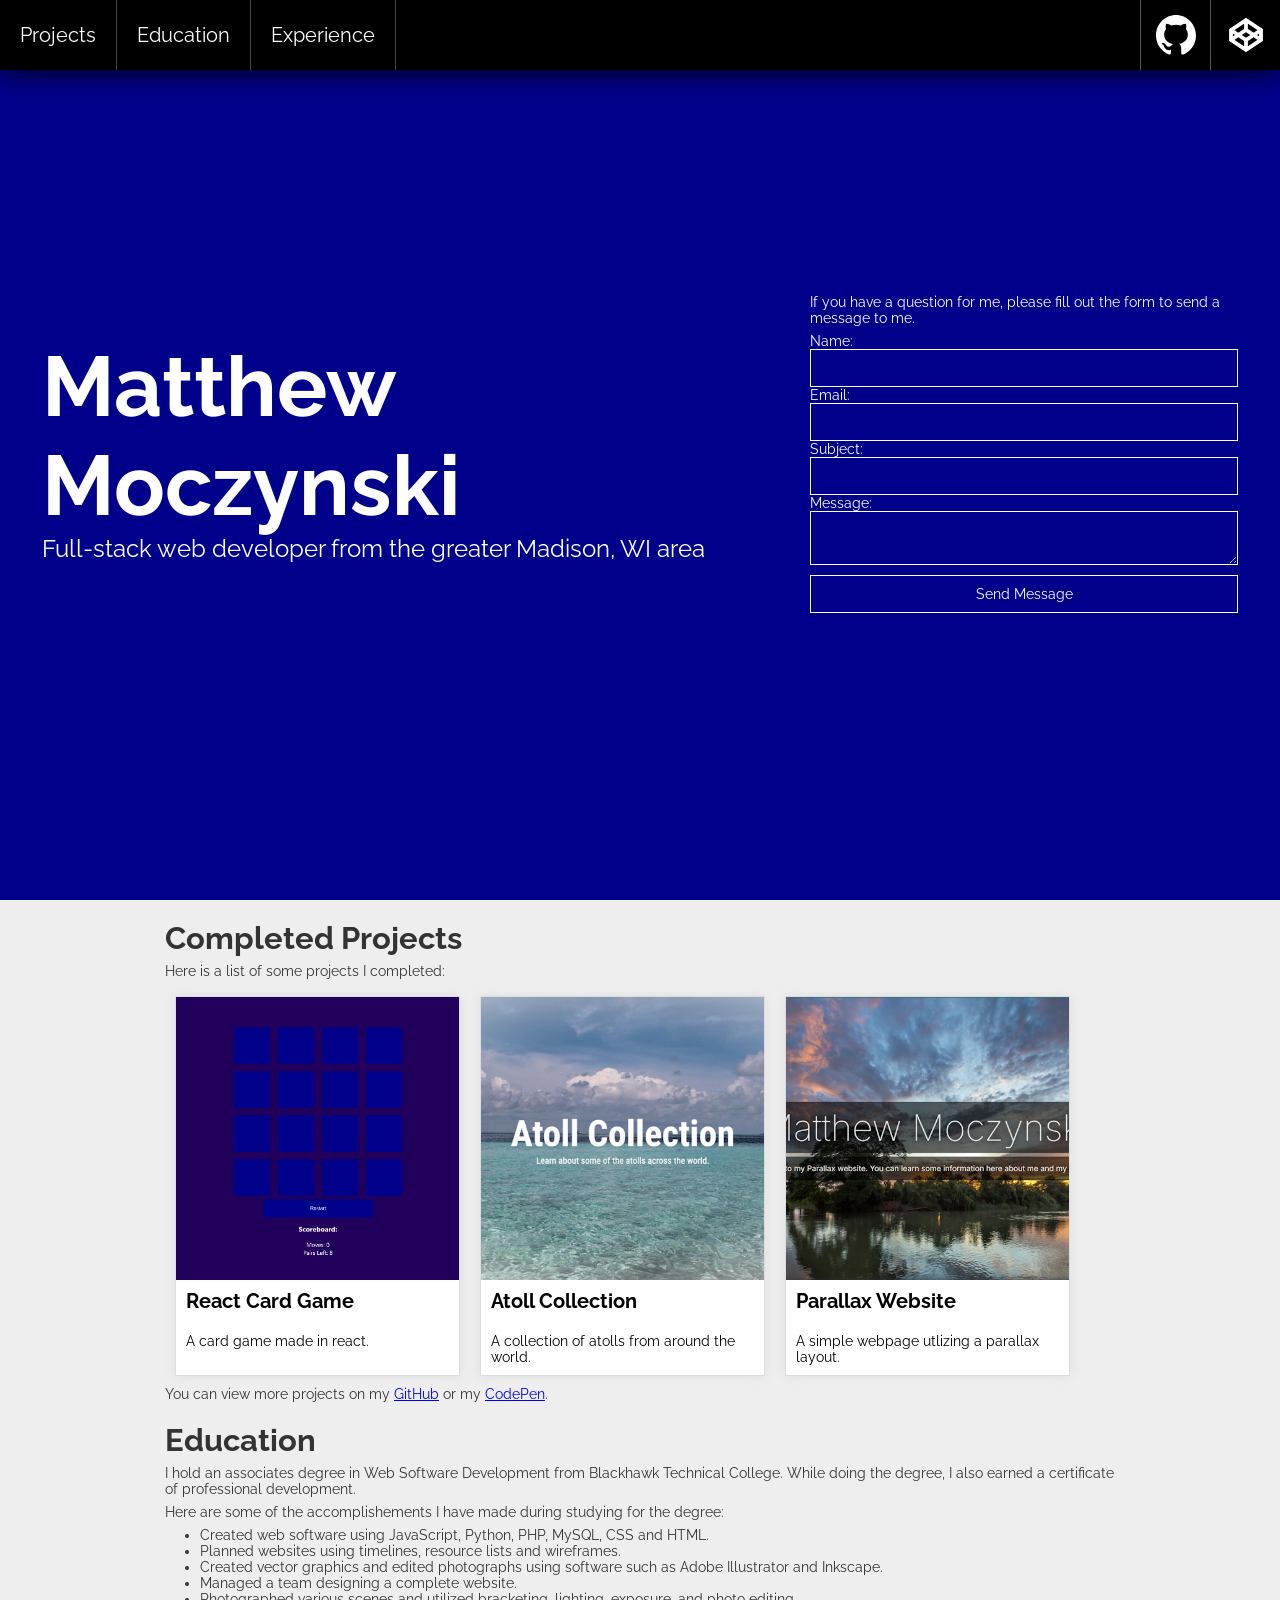
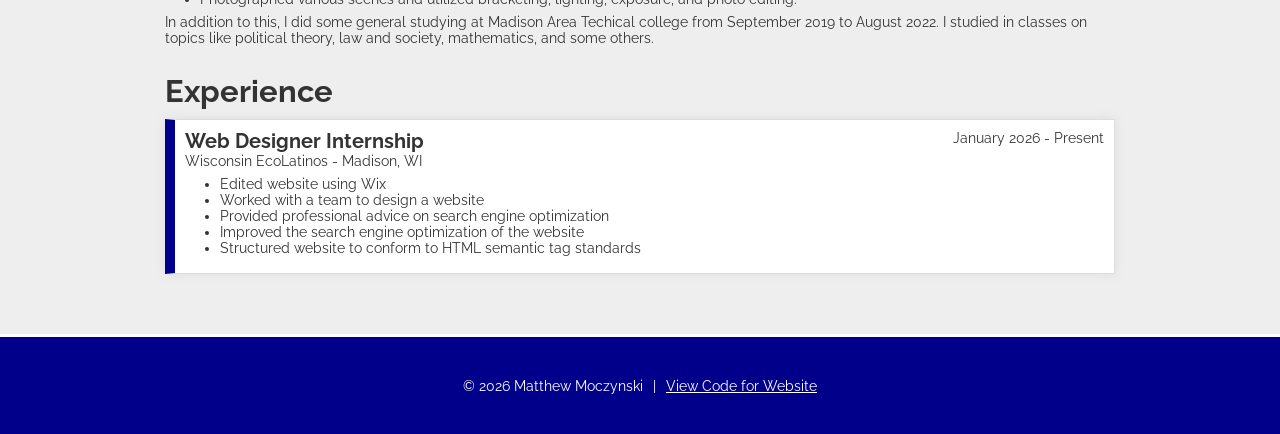
==== commit 9333e354: "Adding target="_blank" properties" ====
--- a/index.html
+++ b/index.html
@@ -19,11 +19,11 @@
                 <a href="#experience">Experience</a>
             </nav>
             <div class="social-media-links">
-                <a href="https://github.com/mmoczynski" title="GitHub">
+                <a href="https://github.com/mmoczynski" title="GitHub" target="_blank">
                     <!-- Source: https://brand.github.com/foundations/logo -->
                     <img src="images/GitHub_Invertocat_White.svg">
                 </a>
-                <a href="https://codepen.io/mmoczynski" title="Codepen">
+                <a href="https://codepen.io/mmoczynski" title="Codepen" target="_blank">
                     <!-- Source: https://www.svgrepo.com/svg/313739/codepen -->
                     <img src="images/codepen-svgrepo-com.svg">
                 </a>
@@ -95,7 +95,7 @@
                 </div>
 
                 <div>
-                    You can view more projects on my <a href="">GitHub</a> or my <a href="">CodePen</a>.
+                    You can view more projects on my <a href="https://github.com/mmoczynski" target="_blank">GitHub</a> or my <a target="_blank" href="https://codepen.io/mmoczynski">CodePen</a>.
                 </div>
 
 
@@ -115,7 +115,7 @@
                         <li>Planned websites using timelines, resource lists and wireframes.</li>
                         <li>Created vector graphics and edited photographs using software such as Adobe Illustrator and Inkscape.</li>
                         <li>Managed a team designing a complete website.</li>
-                        <li>Photographed various scenes and utilized bracketing, lighting, exposure, </li>
+                        <li>Photographed various scenes and utilized bracketing, lighting, exposure, and photo editing.</li>
                     </ul>
                     <p>
                         In addition to this, I did some general studying at Madison Area Techical college from September 2019 to August 2022. 
